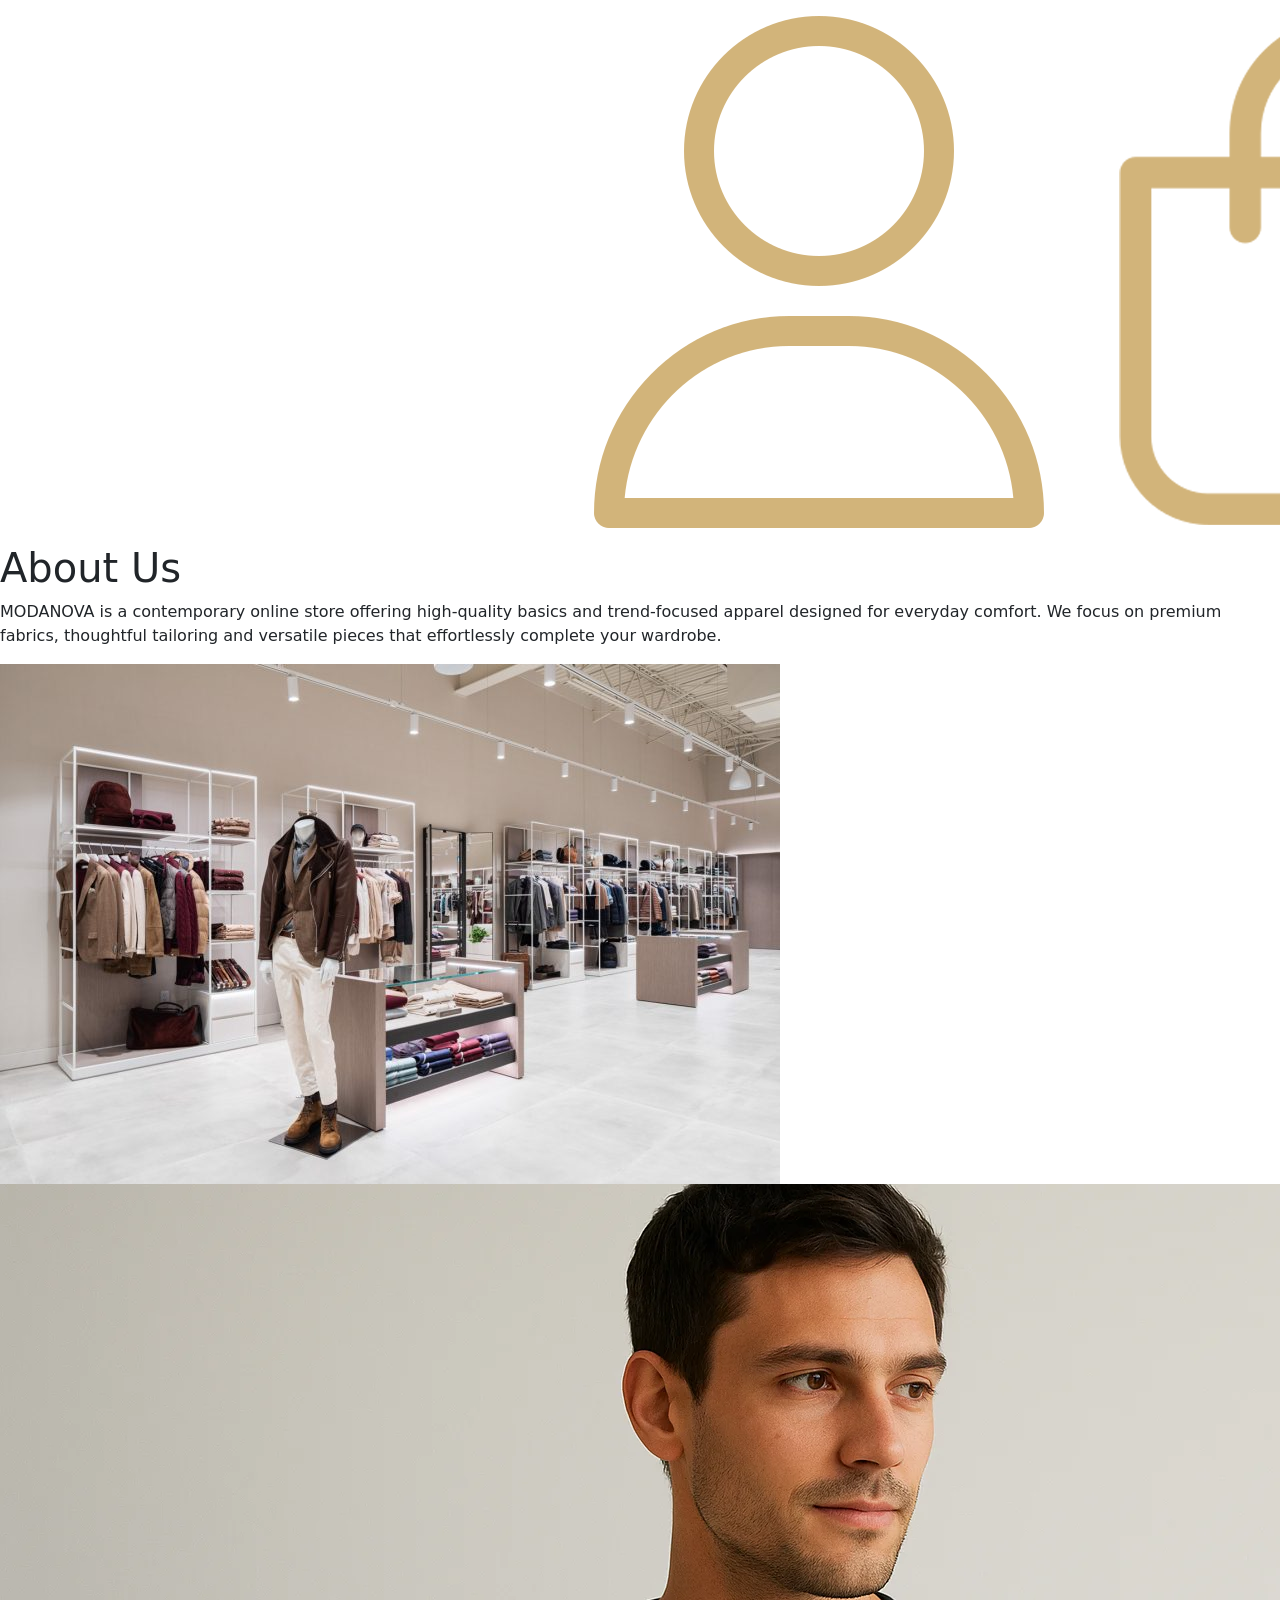
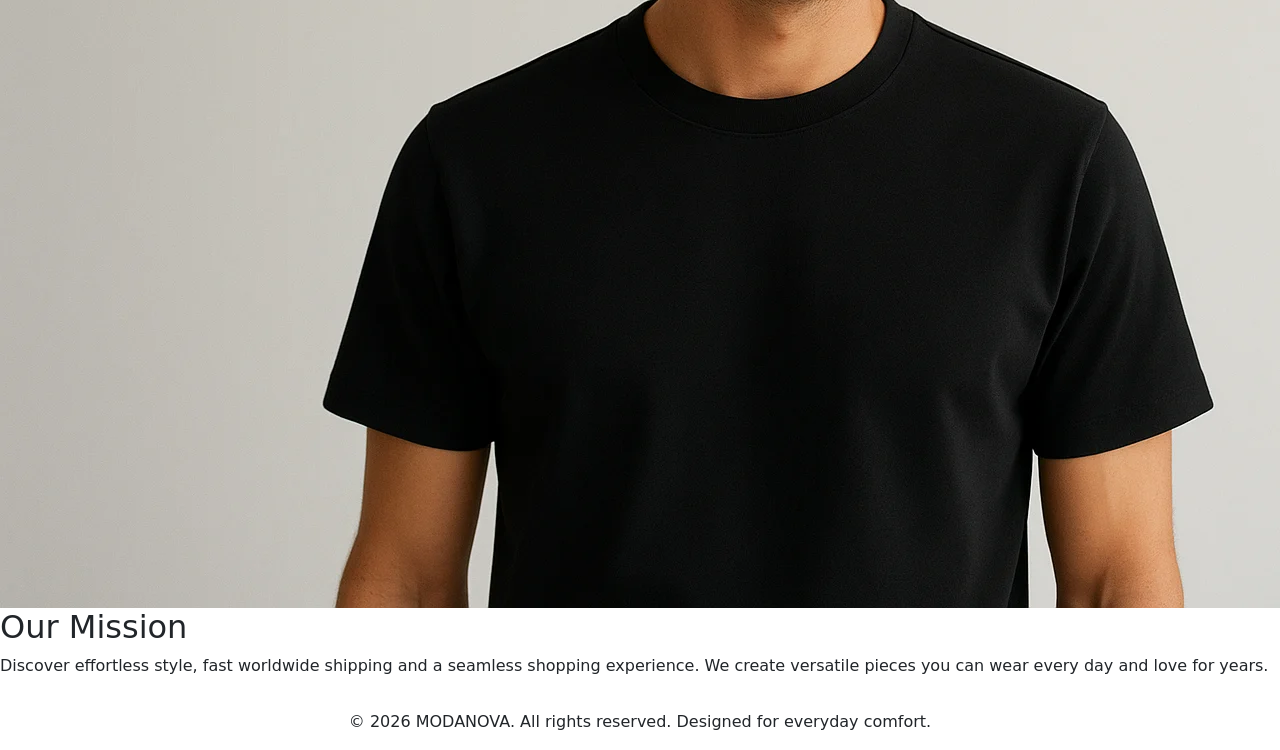
==== about.html @ 7914230b "all png, jpg, jpeg moved to photo" ====
<!DOCTYPE html>
<html lang="en">
<head>
    <meta charset="UTF-8">
    <meta name="viewport" content="width=device-width, initial-scale=1.0">
    <title>MODANOVA - About</title>
    <link href="https://cdn.jsdelivr.net/npm/bootstrap@5.3.2/dist/css/bootstrap.min.css" rel="stylesheet">
    <link rel="stylesheet" href="style.css">
    <link rel="stylesheet" href="about.css">
    <link rel="icon" type="image/png" href="photo/logo.png">
</head>
<body>
    <nav class="navbar navbar-expand-lg custom-navbar py-3" data-bs-theme="dark">
        <div class="container">
            <a class="navbar-brand fw-bold tracking-wide" href="index.html">MODANOVA</a>
            <button class="navbar-toggler" type="button" data-bs-toggle="collapse" data-bs-target="#navbarNav">
                <span class="navbar-toggler-icon"></span>
            </button>
            <div class="collapse navbar-collapse" id="navbarNav">
                <ul class="navbar-nav me-auto ms-4">
                    <li class="nav-item"><a class="nav-link" href="index.html">Home</a></li>
                    <li class="nav-item"><a class="nav-link" href="catalogue.html">Catalogue</a></li>
                    <li class="nav-item"><a class="nav-link active fw-bold" href="about.html">About</a></li>
                    <li class="nav-item"><a class="nav-link" href="contact.html">Contact</a></li>
                </ul>
                <div class="nav-icons d-flex align-items-center gap-3">
                    <a href="#" class="nav-icon" title="Profile">
                        <img src="photo/user.png" alt="User profile">
                    </a>
                    <a href="#" class="nav-icon" title="Cart">
                        <img src="photo/basket.png" alt="Basket">
                    </a>
                </div>
            </div>
        </div>
    </nav>
    <main class="about-page">
        <div class="about-row">
            <div class="about-text">
                <h1>About Us</h1>
                <p>MODANOVA is a contemporary online store offering high-quality
                basics and trend-focused apparel designed for everyday comfort.
                We focus on premium fabrics, thoughtful tailoring and versatile
                pieces that effortlessly complete your wardrobe.</p>
            </div>
            <div class="about-photo">
                <img src="photo/about1.jpg" alt="About MODANOVA">
            </div>
        </div>
        <div class="about-row">
            <div class="about-photo">
                <img src="photo/about2.jpg" alt="MODANOVA clothing">
            </div>
            <div class="about-text">
                <h2>Our Mission</h2>
                <p>Discover effortless style, fast worldwide shipping and a seamless
                shopping experience. We create versatile pieces you can wear every
                day and love for years.</p>
            </div>
        </div>
    </main>
    <footer class="site-footer text-center py-3">
        <p class="mb-0">© 2026 MODANOVA. All rights reserved. Designed for everyday comfort.</p>
    </footer>
    <script src="https://cdn.jsdelivr.net/npm/bootstrap@5.3.2/dist/js/bootstrap.bundle.min.js"></script>
</body>
</html>
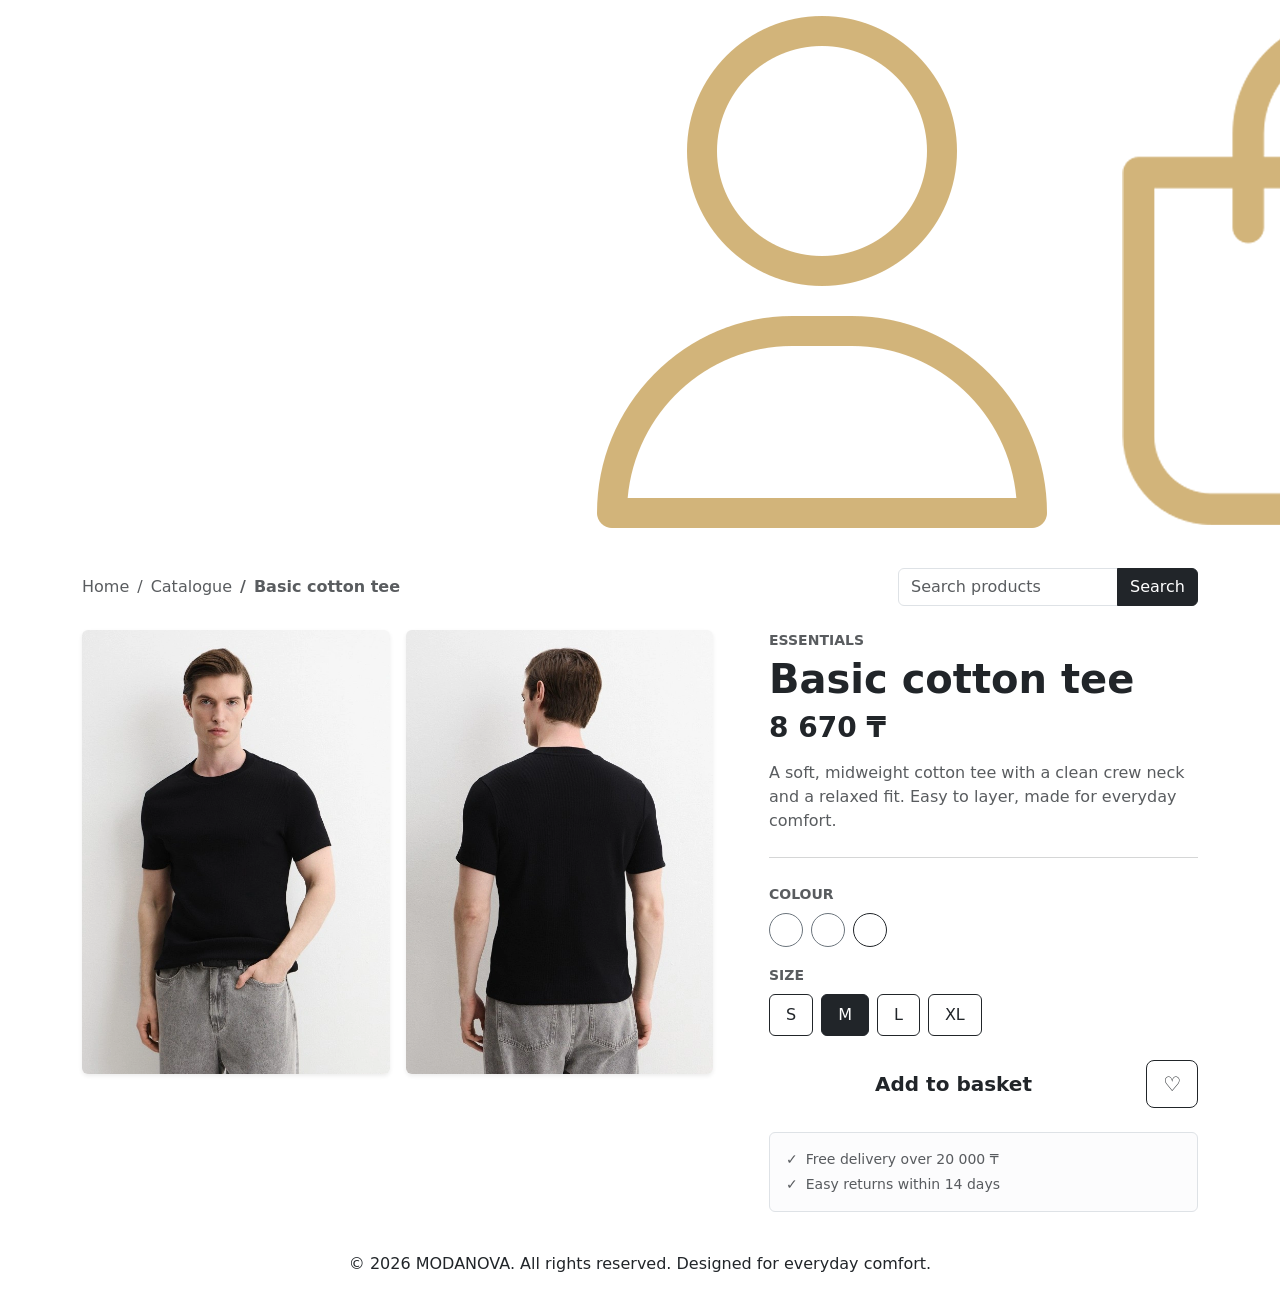
==== commit 071a6ca5: "productpg.html" ====
--- a/about.html
+++ b/about.html
@@ -3,13 +3,14 @@
 <head>
     <meta charset="UTF-8">
     <meta name="viewport" content="width=device-width, initial-scale=1.0">
-    <title>MODANOVA - About</title>
+    <title>MODANOVA - Basic cotton tee</title>
     <link href="https://cdn.jsdelivr.net/npm/bootstrap@5.3.2/dist/css/bootstrap.min.css" rel="stylesheet">
     <link rel="stylesheet" href="style.css">
-    <link rel="stylesheet" href="about.css">
+    <link rel="stylesheet" href="productpg.css">
     <link rel="icon" type="image/png" href="photo/logo.png">
 </head>
-<body>
+<body class="d-flex flex-column min-vh-100">
+
     <nav class="navbar navbar-expand-lg custom-navbar py-3" data-bs-theme="dark">
         <div class="container">
             <a class="navbar-brand fw-bold tracking-wide" href="index.html">MODANOVA</a>
@@ -19,8 +20,8 @@
             <div class="collapse navbar-collapse" id="navbarNav">
                 <ul class="navbar-nav me-auto ms-4">
                     <li class="nav-item"><a class="nav-link" href="index.html">Home</a></li>
-                    <li class="nav-item"><a class="nav-link" href="catalogue.html">Catalogue</a></li>
-                    <li class="nav-item"><a class="nav-link active fw-bold" href="about.html">About</a></li>
+                    <li class="nav-item"><a class="nav-link active fw-bold" href="catalogue.html">Catalogue</a></li>
+                    <li class="nav-item"><a class="nav-link" href="about.html">About</a></li>
                     <li class="nav-item"><a class="nav-link" href="contact.html">Contact</a></li>
                 </ul>
                 <div class="nav-icons d-flex align-items-center gap-3">
@@ -34,34 +35,86 @@
             </div>
         </div>
     </nav>
-    <main class="about-page">
-        <div class="about-row">
-            <div class="about-text">
-                <h1>About Us</h1>
-                <p>MODANOVA is a contemporary online store offering high-quality
-                basics and trend-focused apparel designed for everyday comfort.
-                We focus on premium fabrics, thoughtful tailoring and versatile
-                pieces that effortlessly complete your wardrobe.</p>
+
+    <main class="flex-grow-1 container my-4">
+        <div class="d-flex flex-wrap justify-content-between align-items-center gap-3 mb-4">
+            <nav aria-label="breadcrumb">
+                <ol class="breadcrumb mb-0">
+                    <li class="breadcrumb-item"><a href="index.html" class="text-decoration-none text-muted">Home</a></li>
+                    <li class="breadcrumb-item"><a href="catalogue.html" class="text-decoration-none text-muted">Catalogue</a></li>
+                    <li class="breadcrumb-item active fw-semibold" aria-current="page">Basic cotton tee</li>
+                </ol>
+            </nav>
+            <form class="input-group shop-search" action="catalogue.html" method="get" role="search" style="max-width: 300px;">
+                <input type="search" name="q" class="form-control" placeholder="Search products" aria-label="Search products">
+                <button class="btn btn-dark" type="submit">Search</button>
+            </form>
+        </div>
+
+        <div class="row g-4 g-lg-5">
+            <!-- Photos Column -->
+            <div class="col-12 col-md-6 col-lg-7">
+                <div class="row g-3">
+                    <div class="col-12 col-sm-6">
+                        <img src="photo/blacktshirt1.jpg" class="img-fluid rounded w-100 object-fit-cover shadow-sm" alt="Basic cotton tee front view">
+                    </div>
+                    <div class="col-12 col-sm-6">
+                        <img src="photo/blacktshirt2.jpg" class="img-fluid rounded w-100 object-fit-cover shadow-sm" alt="Basic cotton tee back view">
+                    </div>
+                </div>
             </div>
-            <div class="about-photo">
-                <img src="photo/about1.jpg" alt="About MODANOVA">
-            </div>
-        </div>
-        <div class="about-row">
-            <div class="about-photo">
-                <img src="photo/about2.jpg" alt="MODANOVA clothing">
-            </div>
-            <div class="about-text">
-                <h2>Our Mission</h2>
-                <p>Discover effortless style, fast worldwide shipping and a seamless
-                shopping experience. We create versatile pieces you can wear every
-                day and love for years.</p>
+
+            <div class="col-12 col-md-6 col-lg-5">
+                <div class="product-info ps-lg-2">
+                    <span class="text-muted text-uppercase small fw-bold tracking-wide d-block mb-1">Essentials</span>
+                    <h1 class="display-6 fw-bold mb-2">Basic cotton tee</h1>
+                    <p class="h3 fw-bold mb-3 text-dark">8 670 ₸</p>
+                    <p class="text-muted mb-4">A soft, midweight cotton tee with a clean crew neck and a relaxed fit. Easy to layer, made for everyday comfort.</p>
+                    
+                    <hr class="my-4 text-muted opacity-25">
+
+                    <div class="mb-3">
+                        <label class="form-label text-muted small fw-bold text-uppercase mb-2">Colour</label>
+                        <div class="colour d-flex gap-2">
+                            <div class="white rounded-circle border border-secondary p-3" role="button" title="White"></div>
+                            <div class="gray rounded-circle border border-secondary p-3" role="button" title="Gray"></div>
+                            <div class="black rounded-circle border border-dark p-3" role="button" title="Black"></div>
+                        </div>
+                    </div>
+                    
+                    <div class="mb-4">
+                        <label class="form-label text-muted small fw-bold text-uppercase mb-2">Size</label>
+                        <div class="d-flex flex-wrap gap-2">
+                            <button type="button" class="btn btn-outline-dark px-3 py-2">S</button>
+                            <button type="button" class="btn btn-dark px-3 py-2">M</button>
+                            <button type="button" class="btn btn-outline-dark px-3 py-2">L</button>
+                            <button type="button" class="btn btn-outline-dark px-3 py-2">XL</button>
+                        </div>
+                    </div>
+
+                    <div class="d-flex gap-2 mb-4">
+                        <button type="button" class="btn btn-gold btn-lg flex-grow-1 fw-bold">Add to basket</button>
+                        <button type="button" class="btn btn-outline-dark btn-lg px-3" title="Add to wishlist">♡</button>
+                    </div>
+
+
+                    <div class="border rounded p-3 bg-light-subtle">
+                        <p class="small text-muted mb-1 d-flex align-items-center gap-2">
+                            <span>✓</span> Free delivery over 20 000 ₸
+                        </p>
+                        <p class="small text-muted mb-0 d-flex align-items-center gap-2">
+                            <span>✓</span> Easy returns within 14 days
+                        </p>
+                    </div>
+                </div>
             </div>
         </div>
     </main>
-    <footer class="site-footer text-center py-3">
+
+    <footer class="site-footer text-center py-3 mt-auto">
         <p class="mb-0">© 2026 MODANOVA. All rights reserved. Designed for everyday comfort.</p>
     </footer>
+
     <script src="https://cdn.jsdelivr.net/npm/bootstrap@5.3.2/dist/js/bootstrap.bundle.min.js"></script>
 </body>
 </html>
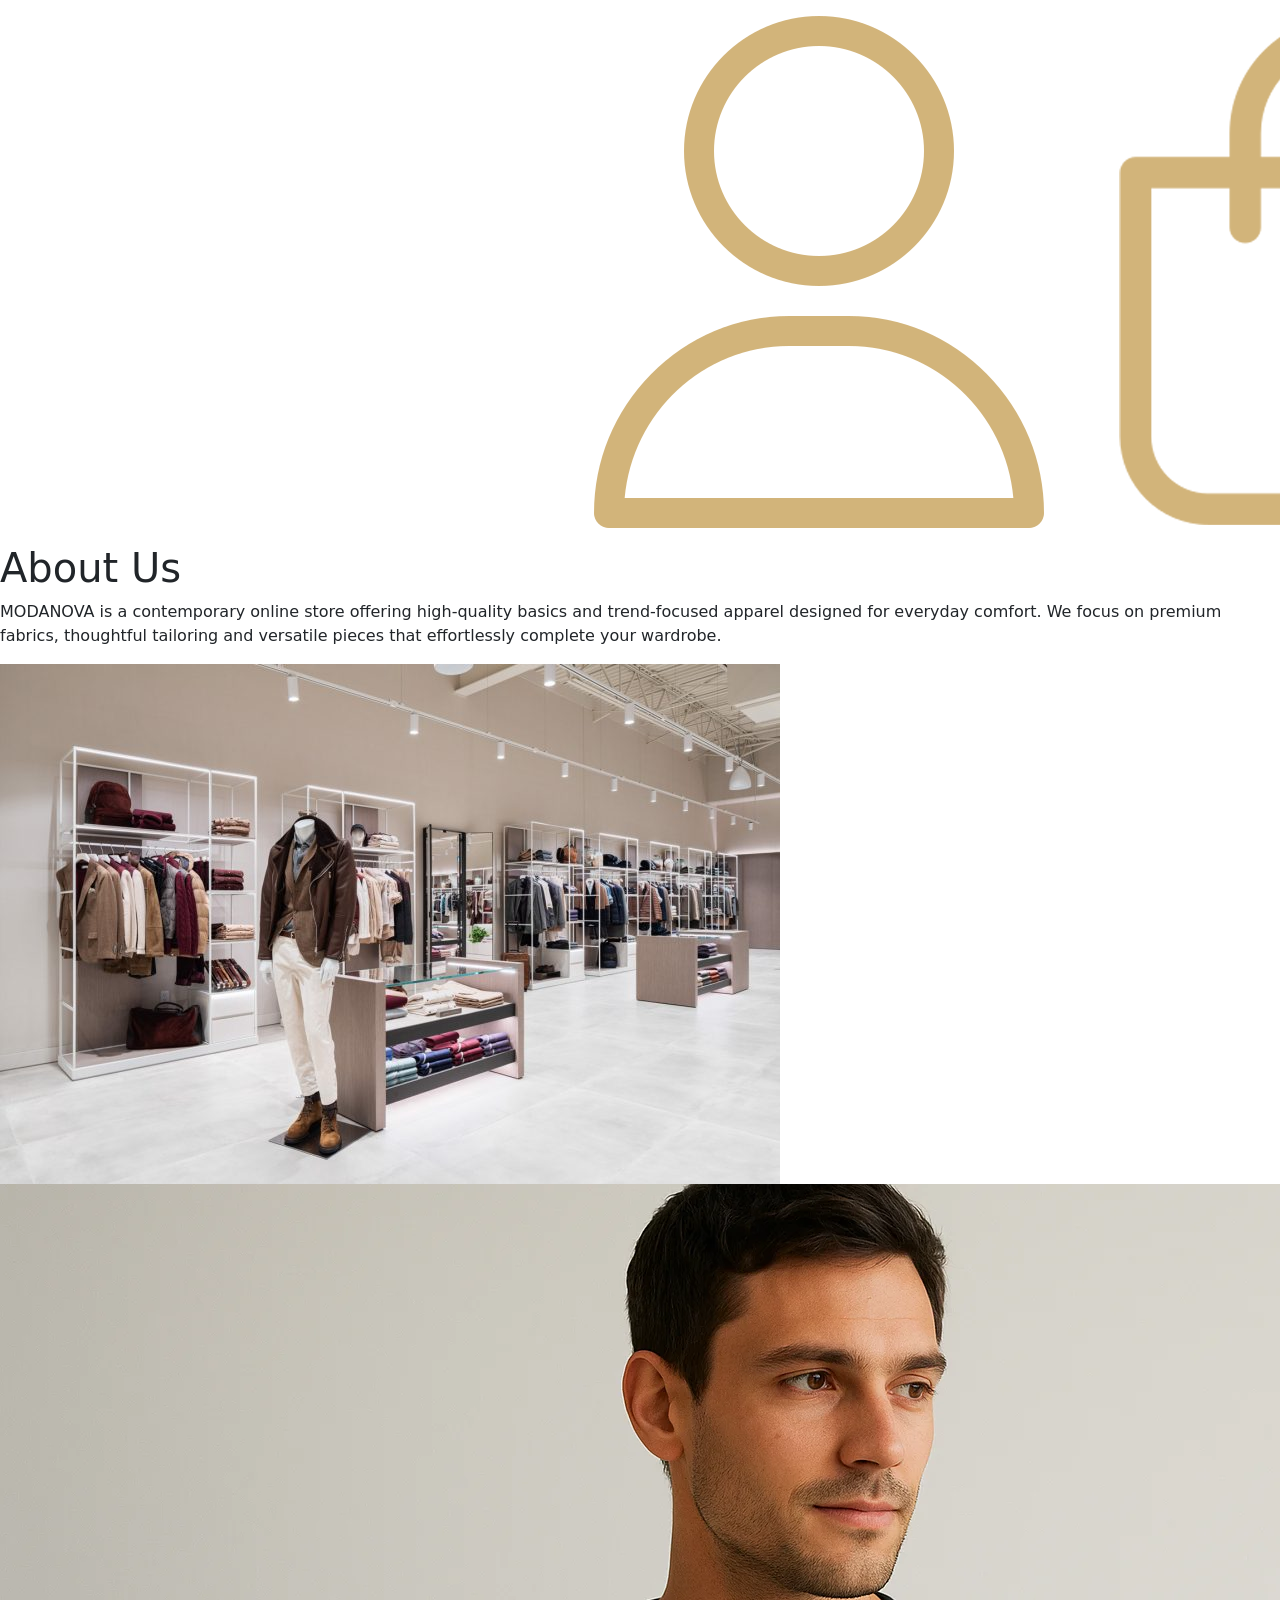
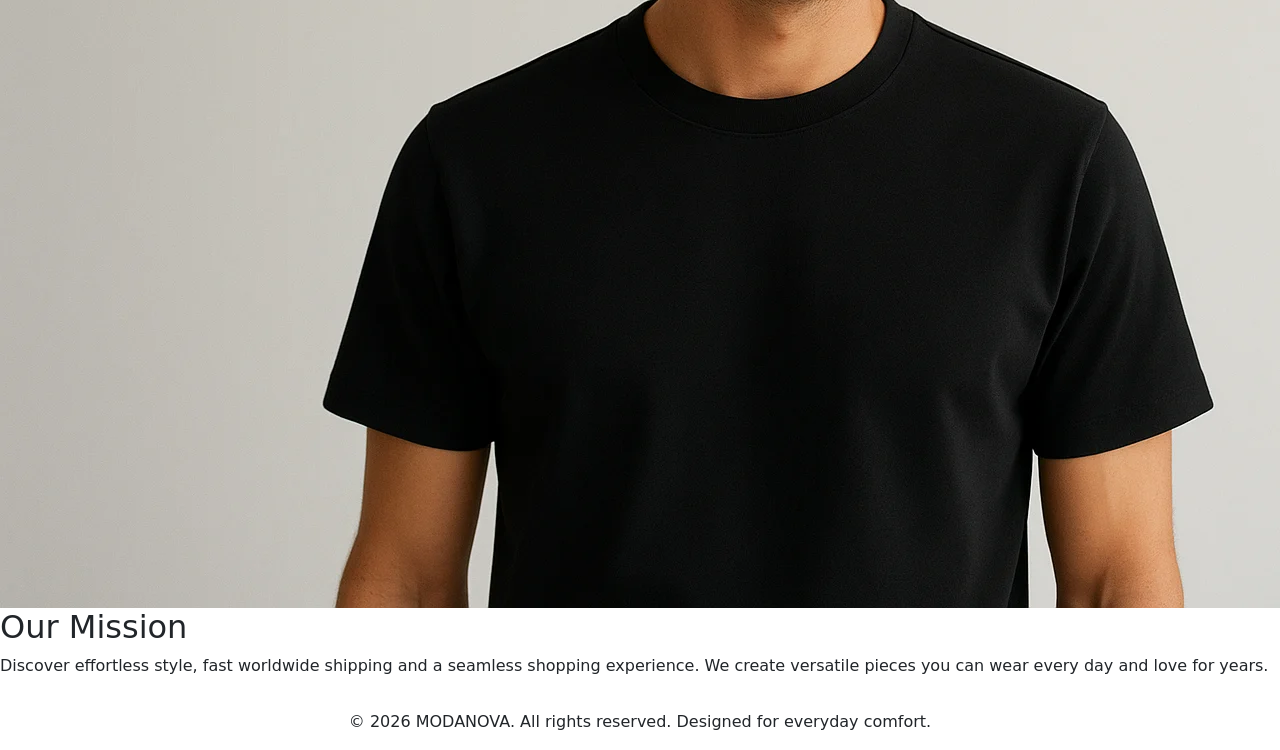
==== commit bb80e971: "about.html edited" ====
--- a/about.html
+++ b/about.html
@@ -3,14 +3,13 @@
 <head>
     <meta charset="UTF-8">
     <meta name="viewport" content="width=device-width, initial-scale=1.0">
-    <title>MODANOVA - Basic cotton tee</title>
+    <title>MODANOVA - About</title>
     <link href="https://cdn.jsdelivr.net/npm/bootstrap@5.3.2/dist/css/bootstrap.min.css" rel="stylesheet">
     <link rel="stylesheet" href="style.css">
-    <link rel="stylesheet" href="productpg.css">
+    <link rel="stylesheet" href="about.css">
     <link rel="icon" type="image/png" href="photo/logo.png">
 </head>
-<body class="d-flex flex-column min-vh-100">
-
+<body>
     <nav class="navbar navbar-expand-lg custom-navbar py-3" data-bs-theme="dark">
         <div class="container">
             <a class="navbar-brand fw-bold tracking-wide" href="index.html">MODANOVA</a>
@@ -20,8 +19,8 @@
             <div class="collapse navbar-collapse" id="navbarNav">
                 <ul class="navbar-nav me-auto ms-4">
                     <li class="nav-item"><a class="nav-link" href="index.html">Home</a></li>
-                    <li class="nav-item"><a class="nav-link active fw-bold" href="catalogue.html">Catalogue</a></li>
-                    <li class="nav-item"><a class="nav-link" href="about.html">About</a></li>
+                    <li class="nav-item"><a class="nav-link" href="catalogue.html">Catalogue</a></li>
+                    <li class="nav-item"><a class="nav-link active fw-bold" href="about.html">About</a></li>
                     <li class="nav-item"><a class="nav-link" href="contact.html">Contact</a></li>
                 </ul>
                 <div class="nav-icons d-flex align-items-center gap-3">
@@ -35,86 +34,34 @@
             </div>
         </div>
     </nav>
-
-    <main class="flex-grow-1 container my-4">
-        <div class="d-flex flex-wrap justify-content-between align-items-center gap-3 mb-4">
-            <nav aria-label="breadcrumb">
-                <ol class="breadcrumb mb-0">
-                    <li class="breadcrumb-item"><a href="index.html" class="text-decoration-none text-muted">Home</a></li>
-                    <li class="breadcrumb-item"><a href="catalogue.html" class="text-decoration-none text-muted">Catalogue</a></li>
-                    <li class="breadcrumb-item active fw-semibold" aria-current="page">Basic cotton tee</li>
-                </ol>
-            </nav>
-            <form class="input-group shop-search" action="catalogue.html" method="get" role="search" style="max-width: 300px;">
-                <input type="search" name="q" class="form-control" placeholder="Search products" aria-label="Search products">
-                <button class="btn btn-dark" type="submit">Search</button>
-            </form>
+    <main class="about-page">
+        <div class="about-row">
+            <div class="about-text">
+                <h1>About Us</h1>
+                <p>MODANOVA is a contemporary online store offering high-quality
+                basics and trend-focused apparel designed for everyday comfort.
+                We focus on premium fabrics, thoughtful tailoring and versatile
+                pieces that effortlessly complete your wardrobe.</p>
+            </div>
+            <div class="about-photo">
+                <img src="photo/about1.jpg" alt="About MODANOVA">
+            </div>
         </div>
-
-        <div class="row g-4 g-lg-5">
-            <!-- Photos Column -->
-            <div class="col-12 col-md-6 col-lg-7">
-                <div class="row g-3">
-                    <div class="col-12 col-sm-6">
-                        <img src="photo/blacktshirt1.jpg" class="img-fluid rounded w-100 object-fit-cover shadow-sm" alt="Basic cotton tee front view">
-                    </div>
-                    <div class="col-12 col-sm-6">
-                        <img src="photo/blacktshirt2.jpg" class="img-fluid rounded w-100 object-fit-cover shadow-sm" alt="Basic cotton tee back view">
-                    </div>
-                </div>
+        <div class="about-row">
+            <div class="about-photo">
+                <img src="photo/about2.jpg" alt="MODANOVA clothing">
             </div>
-
-            <div class="col-12 col-md-6 col-lg-5">
-                <div class="product-info ps-lg-2">
-                    <span class="text-muted text-uppercase small fw-bold tracking-wide d-block mb-1">Essentials</span>
-                    <h1 class="display-6 fw-bold mb-2">Basic cotton tee</h1>
-                    <p class="h3 fw-bold mb-3 text-dark">8 670 ₸</p>
-                    <p class="text-muted mb-4">A soft, midweight cotton tee with a clean crew neck and a relaxed fit. Easy to layer, made for everyday comfort.</p>
-                    
-                    <hr class="my-4 text-muted opacity-25">
-
-                    <div class="mb-3">
-                        <label class="form-label text-muted small fw-bold text-uppercase mb-2">Colour</label>
-                        <div class="colour d-flex gap-2">
-                            <div class="white rounded-circle border border-secondary p-3" role="button" title="White"></div>
-                            <div class="gray rounded-circle border border-secondary p-3" role="button" title="Gray"></div>
-                            <div class="black rounded-circle border border-dark p-3" role="button" title="Black"></div>
-                        </div>
-                    </div>
-                    
-                    <div class="mb-4">
-                        <label class="form-label text-muted small fw-bold text-uppercase mb-2">Size</label>
-                        <div class="d-flex flex-wrap gap-2">
-                            <button type="button" class="btn btn-outline-dark px-3 py-2">S</button>
-                            <button type="button" class="btn btn-dark px-3 py-2">M</button>
-                            <button type="button" class="btn btn-outline-dark px-3 py-2">L</button>
-                            <button type="button" class="btn btn-outline-dark px-3 py-2">XL</button>
-                        </div>
-                    </div>
-
-                    <div class="d-flex gap-2 mb-4">
-                        <button type="button" class="btn btn-gold btn-lg flex-grow-1 fw-bold">Add to basket</button>
-                        <button type="button" class="btn btn-outline-dark btn-lg px-3" title="Add to wishlist">♡</button>
-                    </div>
-
-
-                    <div class="border rounded p-3 bg-light-subtle">
-                        <p class="small text-muted mb-1 d-flex align-items-center gap-2">
-                            <span>✓</span> Free delivery over 20 000 ₸
-                        </p>
-                        <p class="small text-muted mb-0 d-flex align-items-center gap-2">
-                            <span>✓</span> Easy returns within 14 days
-                        </p>
-                    </div>
-                </div>
+            <div class="about-text">
+                <h2>Our Mission</h2>
+                <p>Discover effortless style, fast worldwide shipping and a seamless
+                shopping experience. We create versatile pieces you can wear every
+                day and love for years.</p>
             </div>
         </div>
     </main>
-
-    <footer class="site-footer text-center py-3 mt-auto">
+    <footer class="site-footer text-center py-3">
         <p class="mb-0">© 2026 MODANOVA. All rights reserved. Designed for everyday comfort.</p>
     </footer>
-
     <script src="https://cdn.jsdelivr.net/npm/bootstrap@5.3.2/dist/js/bootstrap.bundle.min.js"></script>
 </body>
 </html>
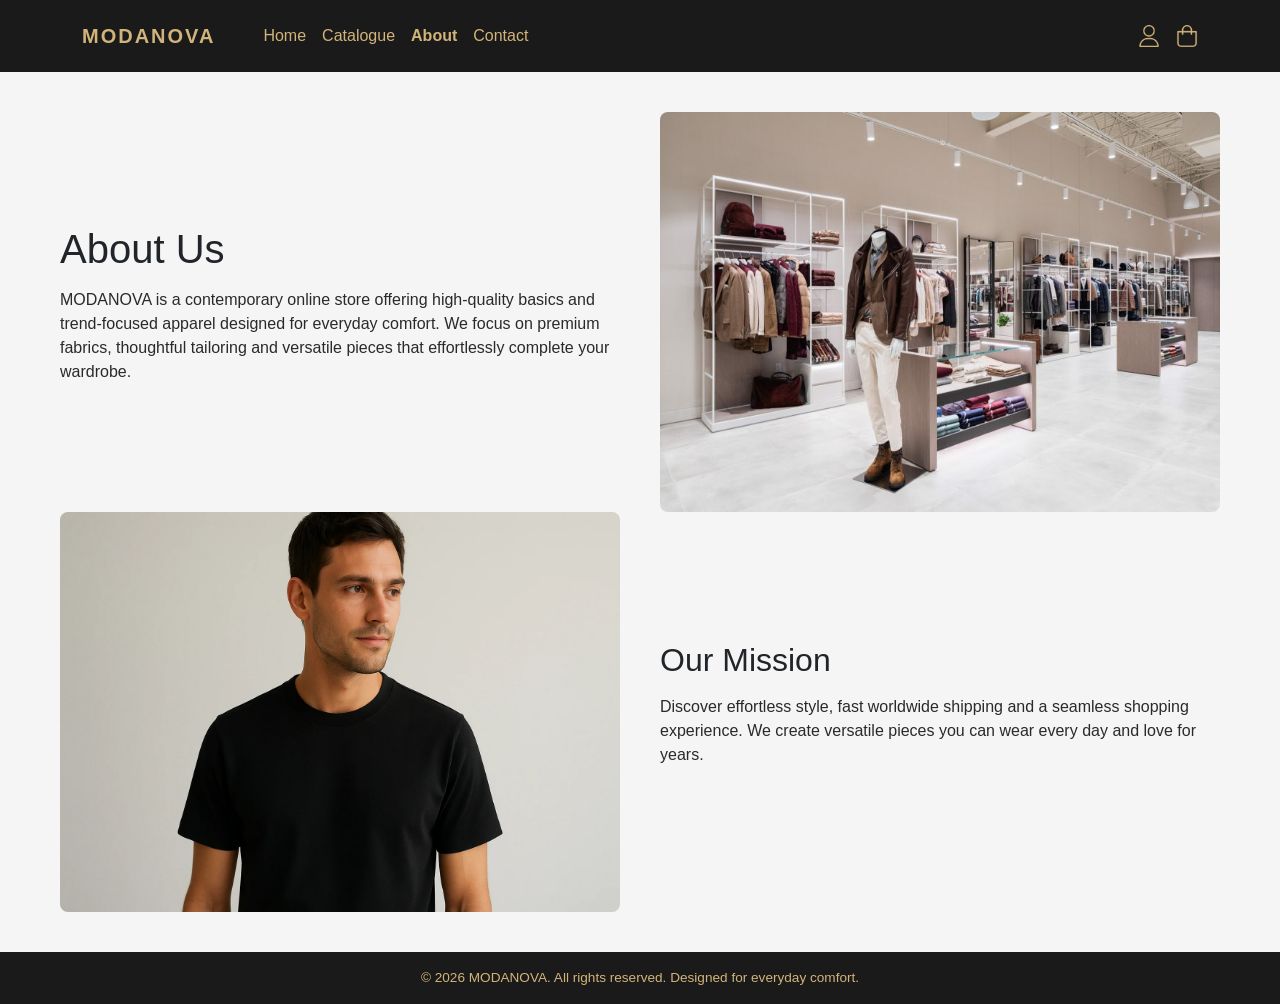
==== commit cb7fdacd: "Add dynamic catalogue with filter and live search; organize files into folders" ====
--- a/about.html
+++ b/about.html
@@ -5,8 +5,8 @@
     <meta name="viewport" content="width=device-width, initial-scale=1.0">
     <title>MODANOVA - About</title>
     <link href="https://cdn.jsdelivr.net/npm/bootstrap@5.3.2/dist/css/bootstrap.min.css" rel="stylesheet">
-    <link rel="stylesheet" href="style.css">
-    <link rel="stylesheet" href="about.css">
+    <link rel="stylesheet" href="css/style.css">
+    <link rel="stylesheet" href="css/about.css">
     <link rel="icon" type="image/png" href="photo/logo.png">
 </head>
 <body>
--- a/css/style.css
+++ b/css/style.css
@@ -0,0 +1,41 @@
+html { overflow-y: scroll; }
+
+body {
+    font-family: -apple-system, BlinkMacSystemFont, "Segoe UI", Roboto, Helvetica, Arial, sans-serif;
+    background-color: #f5f5f5;
+}
+
+.tracking-wide {
+    letter-spacing: 2px;
+}
+
+.custom-navbar {
+    background-color: #1a1a1a; 
+}
+.custom-navbar .navbar-brand, .custom-navbar .nav-link {
+    color: #d2b47a !important; 
+}
+
+.nav-icon {
+    display: inline-flex;
+    align-items: center;
+    justify-content: center;
+    line-height: 0;
+}
+
+.nav-icon img {
+    width: 22px;
+    height: 22px;
+    object-fit: contain;
+}
+
+.nav-icon:hover {
+    opacity: 0.7;
+    transform: translateY(-1px);
+}
+
+.site-footer {
+    background-color: #1a1a1a;
+    color: #d2b47a;
+    font-size: 0.85rem;
+}
--- a/css/about.css
+++ b/css/about.css
@@ -0,0 +1,47 @@
+.about-page {
+    max-width: 1200px;
+    margin: 0 auto; 
+    padding:40px 20px;
+}
+.about-row {
+    display:grid;
+    grid-template-columns: 1fr 1fr;
+    gap: 40px;
+    align-items: center;
+}
+.about-text h1 , .about-text h2 {
+    margin-bottom: 15px;
+}
+.about-text p{
+    font-size: 16px;
+    color:rgb(43, 42, 42);
+    line-height: 24px;
+}
+.about-photo img{
+    width: 100%;
+    height: 400px;
+    border-radius: 8px;
+}
+
+@media (max-width: 768px) {
+    .about-row {
+        grid-template-columns: 1fr;
+    }
+    .about-photo img {
+        height: 300px;
+    }
+}
+@media(max-width: 480px) {
+    .about-photo  {
+        padding: 20 px 10px;
+    }
+    .about-text h1, .about-text h2 {
+        font-size: 24px;
+    }
+    .about-text p {
+        font-size: 14px;
+    }
+    .about-photo img {
+        height: 220px;
+    }
+}
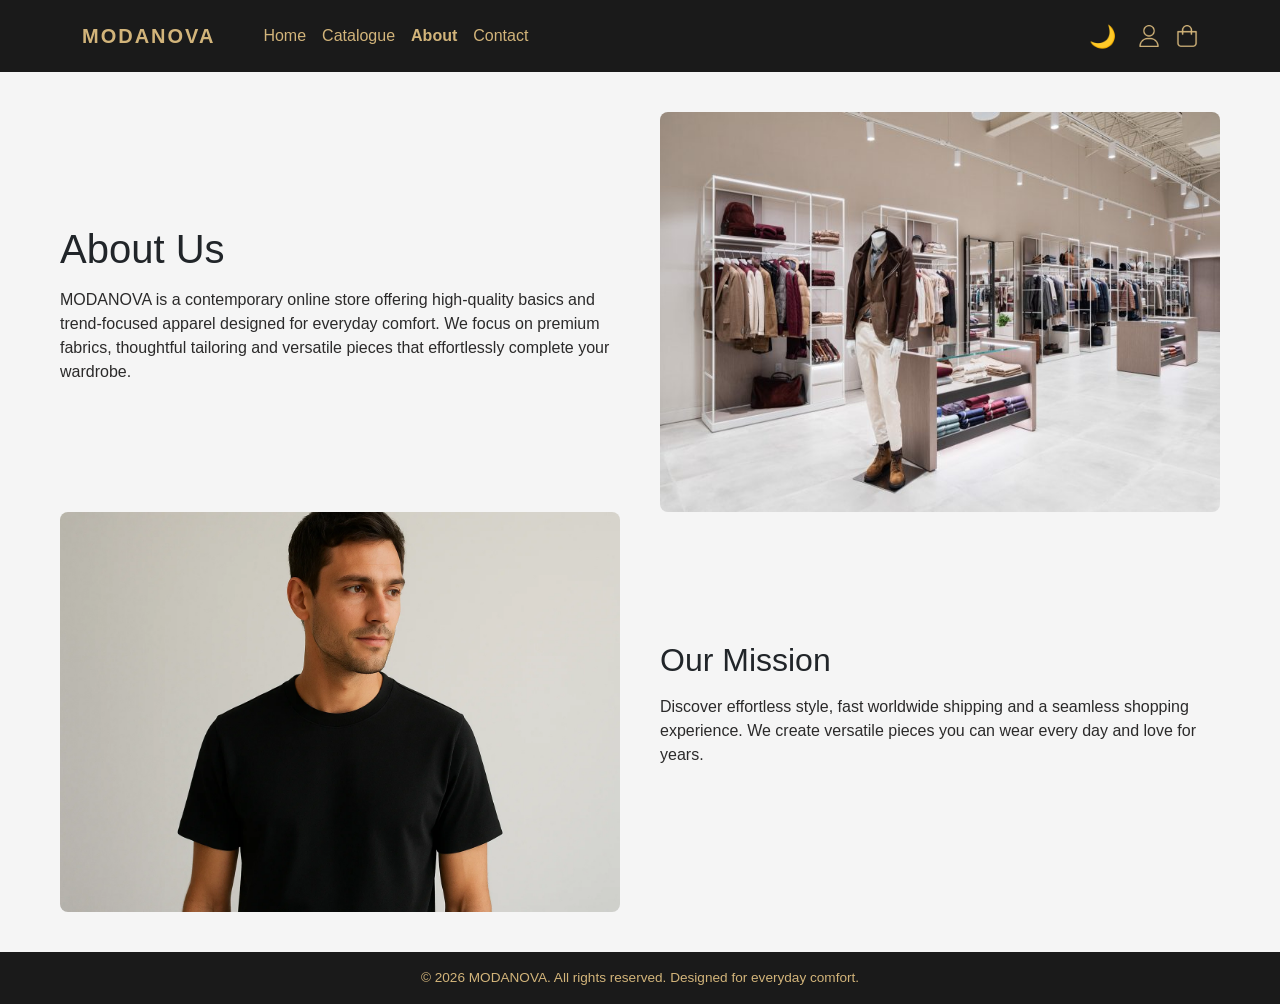
==== commit 2a4b338f: "Add dark mode styles to all pages" ====
--- a/about.html
+++ b/about.html
@@ -24,6 +24,7 @@
                     <li class="nav-item"><a class="nav-link" href="contact.html">Contact</a></li>
                 </ul>
                 <div class="nav-icons d-flex align-items-center gap-3">
+                    <button id="themeButton" class="theme-btn">🌙</button>
                     <a href="#" class="nav-icon" title="Profile">
                         <img src="photo/user.png" alt="User profile">
                     </a>
@@ -63,5 +64,8 @@
         <p class="mb-0">© 2026 MODANOVA. All rights reserved. Designed for everyday comfort.</p>
     </footer>
     <script src="https://cdn.jsdelivr.net/npm/bootstrap@5.3.2/dist/js/bootstrap.bundle.min.js"></script>
+    <script src="js/cart.js"></script>
+    <script src="https://code.jquery.com/jquery-3.7.1.min.js"></script>
+    <script src="js/ui-effects.js"></script>
 </body>
 </html>
--- a/css/style.css
+++ b/css/style.css
@@ -38,4 +38,67 @@
     background-color: #1a1a1a;
     color: #d2b47a;
     font-size: 0.85rem;
-}+}
+
+
+.theme-btn {
+    background: none;
+    border: none;
+    font-size: 22px;
+    cursor: pointer;
+    transition: 0.3s;
+}
+
+.theme-btn:hover {
+    opacity: 0.7;
+    transform: translateY(-1px);
+}
+
+.dark-mode {
+    background-color: #222;
+    color: white;
+}
+
+.dark-mode .text-muted,
+.dark-mode .text-dark {
+    color: white !important;
+}
+
+.dark-mode .product-card,
+.dark-mode .contact-card,
+.dark-mode .about-text {
+    background-color: #333;
+    color: white;
+}
+
+.dark-mode .product-name,
+.dark-mode .price,
+.dark-mode .product-info,
+.dark-mode .about-text h1,
+.dark-mode .about-text h2 {
+    color: white;
+}
+
+.dark-mode .table {
+    --bs-table-bg: #333;
+    --bs-table-color: white;
+}
+
+.dark-mode .form-control,
+.dark-mode .form-select {
+    color: white;
+    border-color: #777;
+}
+
+.dark-mode .form-control::placeholder {
+    color: #aaa;
+}
+
+.dark-mode .breadcrumb-item,
+.dark-mode .breadcrumb-item a {
+    color: white !important;
+}
+
+.dark-mode .bg-light-subtle {
+    background-color: #333 !important;
+}
--- a/css/about.css
+++ b/css/about.css
@@ -44,4 +44,16 @@
     .about-photo img {
         height: 220px;
     }
+}
+body.dark-mode {
+    background-color: #222;
+    color: white;
+}
+.dark-mode .about-text {
+    background-color: #333;
+    color: white;
+}
+
+.dark-mode .about-text p {
+    color: white;
 }
